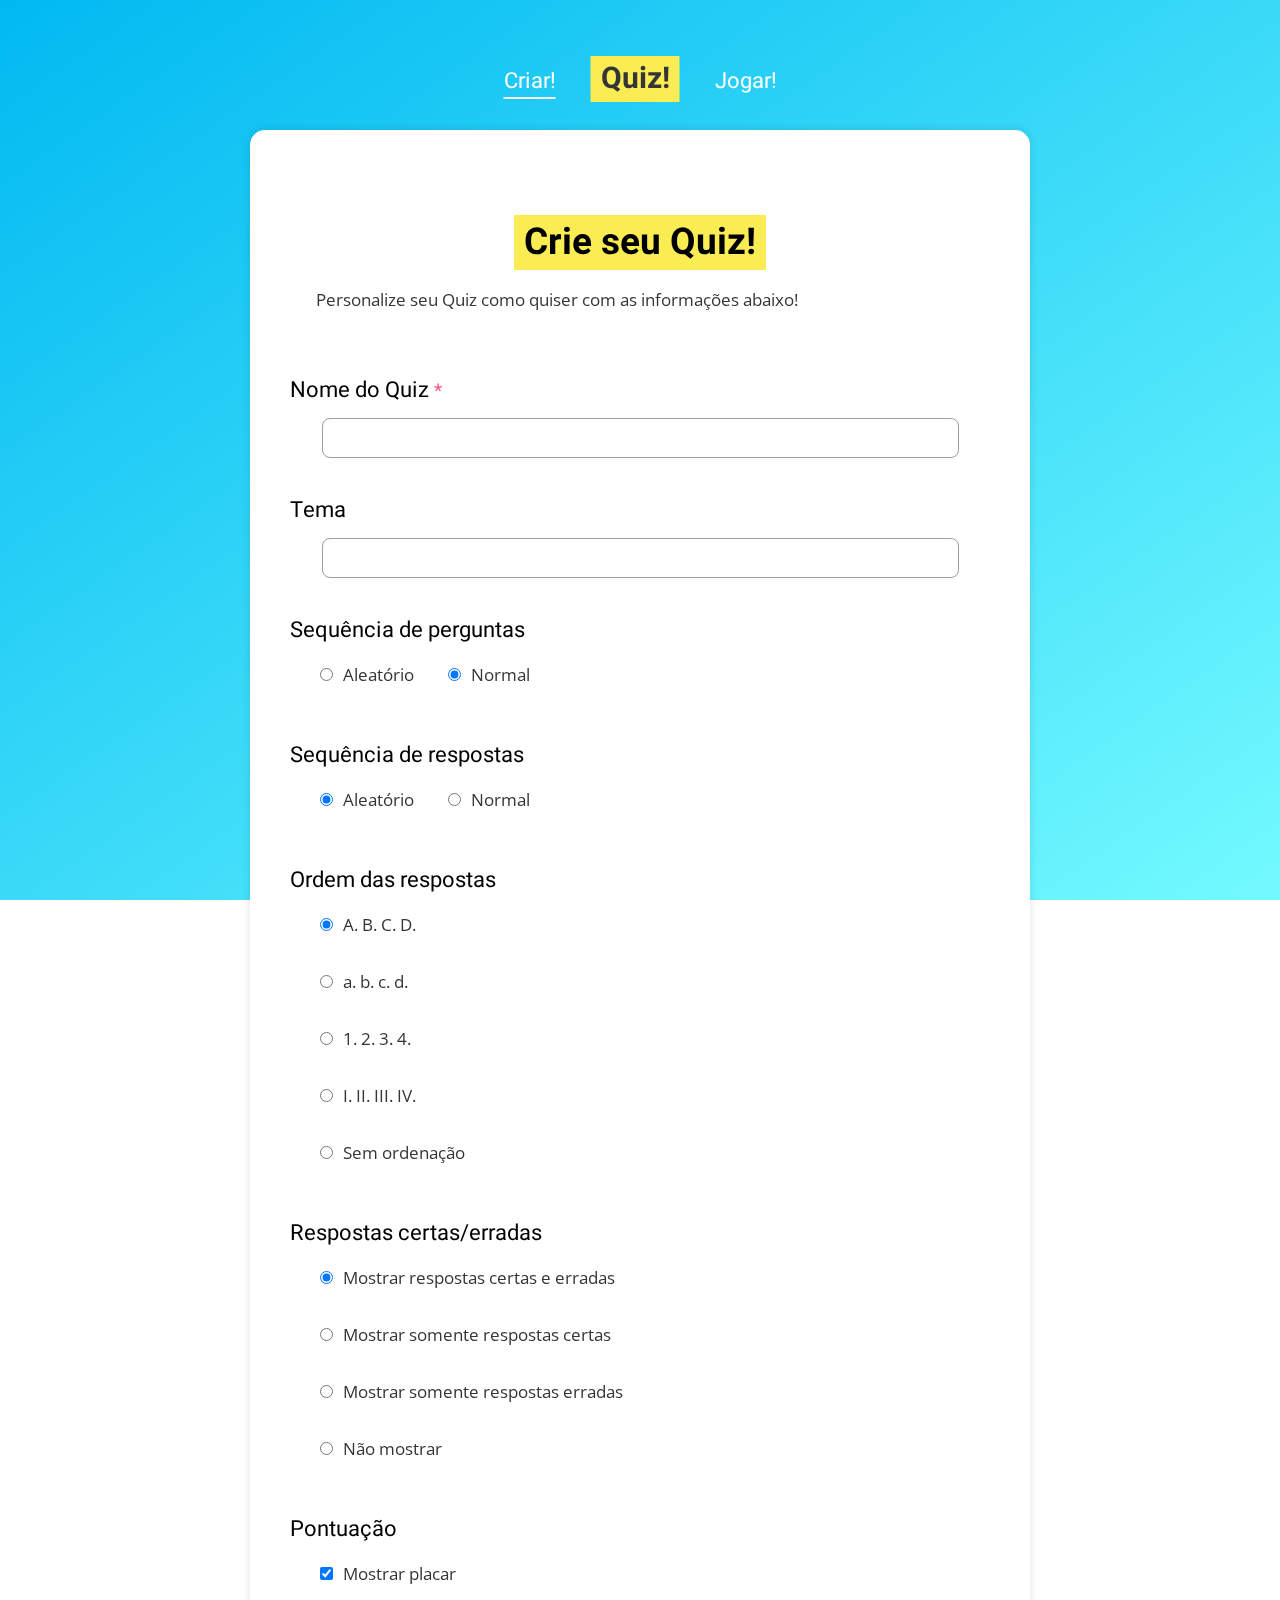
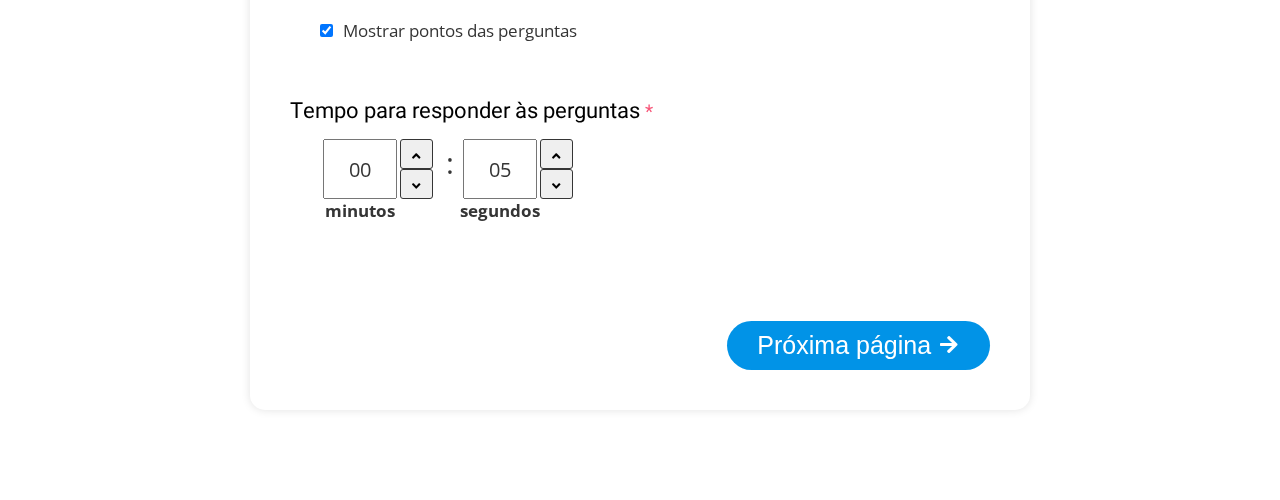
==== criar.html @ 1d720a5f "mudei algumas coisas" ====
<!DOCTYPE html>
<html lang="pt-BR">
<head>
  <meta charset="UTF-8">
  <meta http-equiv="X-UA-Compatible" content="IE=edge">
  <meta name="viewport" content="width=device-width, initial-scale=1.0">
  <meta name="description" content="Quiz muito legalzinho!">
  <link rel="stylesheet" href="https://use.fontawesome.com/releases/v5.15.4/css/all.css" crossorigin="anonymous">
  <link rel="stylesheet" href="./assets/css/criar.css">
  <title>Quiz!</title>
</head>
<body>

  <main id="cont-princ" class="conteiner">
    <section id="cont-quiz" class="conteiner">
      <div id="titulo-princ">
        <h1 id="titulo">Crie seu Quiz!</h1>
        <p id="subtitulo">
        </p>
      </div>

      <form id="form-quiz">
        <section id="sec-quiz">
          <div class="div-input" id="div-nome">
            <label for="nome" class="obrigatorio">Nome do Quiz</label>
            <input type="text" name="nome" id="txt-nome" maxlength="50" required>
          </div>
      
          <div class="div-input" id="div-tema">
            <label for="tema">Tema</label>
            <input type="text" name="tema" id="txt-tema" maxlength="50">
          </div>

          <div class="div-input" id="div-seq-perg">
            <label for="rd-seq-perg">Sequência de perguntas</label>
            <div id="div-div-seq-perg">
              <div class="div-rd-cbx-inline"><input type="radio" name="sequencia-perg" class="rd-seq-perg" id="rd-seq-p-aleat"><p class="p-rd-cbx">Aleatório</p></div>
              <div class="div-rd-cbx-inline"><input type="radio" name="sequencia-perg" class="rd-seq-resp" id="rd-seq-r-norm" checked><p class="p-rd-cbx">Normal</p></div>
            </div>
          </div>

          <div class="div-input" id="div-seq-resp">
            <label for="rd-seq-resp">Sequência de respostas</label>
            <div id="div-div-seq-resp">
              <div class="div-rd-cbx-inline"><input type="radio" name="sequencia-resp" class="rd-seq-resp" id="rd-seq-r-aleat" checked><p class="p-rd-cbx">Aleatório</p></div>
              <div class="div-rd-cbx-inline"><input type="radio" name="sequencia-resp" class="rd-seq-resp" id="rd-seq-r-norm"><p class="p-rd-cbx">Normal</p></div>
            </div>
          </div>

          <div class="div-input" id="div-seq-resp">
            <label for="rd-seq-resp">Ordem das respostas</label>
            <div id="div-div-seq-resp">
              <div><input type="radio" name="ordem-resp" class="rd-ord-resp-abc-mai" checked><p class="p-rd-cbx">A. B. C. D.</p></div>
              <div><input type="radio" name="ordem-resp" class="rd-ord-resp-abc-min"><p class="p-rd-cbx">a. b. c. d.</p></div>
              <div><input type="radio" name="ordem-resp" class="rd-ord-resp-123"><p class="p-rd-cbx">1. 2. 3. 4.</p></div>
              <div><input type="radio" name="ordem-resp" class="rd-ord-resp-123-rom"><p class="p-rd-cbx">I. II. III. IV.</p></div>
              <div><input type="radio" name="ordem-resp" class="rd-ord-resp-nada"><p class="p-rd-cbx">Sem ordenação</p></div>
            </div>
          </div>

          <div class="div-input" id="div-seq-resp">
            <label for="rd-seq-resp">Respostas certas/erradas</label>
            <div id="div-div-seq-resp">
              <div><input type="radio" name="mostra-resposta" class="rd-most-r" id="rd-most-r-cer-err" checked><p class="p-rd-cbx">Mostrar respostas certas e erradas</p></div>
              <div><input type="radio" name="mostra-resposta" class="rd-most-r" id="rd-most-r-certa"><p class="p-rd-cbx">Mostrar somente respostas certas</p></div>
              <div><input type="radio" name="mostra-resposta" class="rd-most-r" id="rd-most-r-errada"><p class="p-rd-cbx">Mostrar somente respostas erradas</p></div>
              <div><input type="radio" name="mostra-resposta" class="rd-most-r" id="rd-most-r-nada"><p class="p-rd-cbx">Não mostrar</p></div>
            </div>
          </div>

          <div class="div-input" id="div-pontuacao">
            <label for="rd-pontuacao">Pontuação</label>
            <div id="div-div-pontuacao">
              <div><input type="checkbox" name="mostra-pontos" id="cbx-pont-most-pont" checked><p class="p-rd-cbx">Mostrar placar</p></div>
              <div><input type="checkbox" name="mostra-pontos" id="cbx-pont-most-pont" checked><p class="p-rd-cbx">Mostrar pontos das perguntas</p></div>
            </div>
          </div>

          <div class="div-input" id="div-tempo">
            <label for="txt-tempo" class="obrigatorio">Tempo para responder às perguntas</label>
            <div id="div-div-tempo">
              <section class="sec-tempo">
                <input type="textbox" name="tempo-min" id="txt-tempo-min" class="txt-tempo" placeholder="min" max="15" min="0" maxlength="2" readonly value="00">
                <div class="div-btn-tempo">
                  <button type='button' class="btn-tempo-add" id="btn-tempo-add-min" onclick="calcTempo(this.id, this.className);"><i class="fas fa-angle-up"></i></button>
                  <button type='button' class="btn-tempo-sub" id="btn-tempo-sub-min" onclick="calcTempo(this.id, this.className);"><i class="fas fa-angle-down"></i></button>
                </div>
                <p>minutos</p>
              </section>
              <span>:</span>
              <section class="sec-tempo">
                <input type="textbox" name="tempo-seg" id="txt-tempo-seg" class="txt-tempo" placeholder="seg" max="59" min="5" maxlength="2" readonly value="05">
                <div class="div-btn-tempo">
                  <button type='button' class="btn-tempo-add" id="btn-tempo-add-seg" onclick="calcTempo(this.id, this.className);"><i class="fas fa-angle-up"></i></button>
                  <button type='button' class="btn-tempo-sub" id="btn-tempo-sub-seg" onclick="calcTempo(this.id, this.className);"><i class="fas fa-angle-down"></i></button>
                </div>
                <p>segundos</p>
              </section>
            </div>
          </div>
        </section>

        <section id="sec-perg">

          <!--  PERGUNTA 1  -->
          <div class="div-pergunta" id="div-p1">
            <h2 class="div-pergunta-titulo" id="div_perg_tit_p1">Pergunta 1</h2>
            <div class="div-input">
              <label for="txt-p-p1" class="obrigatorio">Pergunta</label>
              <input type="text" name="pergunta" id="txt-p-p1" maxlength="70">
            </div>

            <div class="div-input">
              <label for="txt-rc-p1" class="obrigatorio">Resposta certa</label>
              <input type="text" name="resposta-certa" id="txt-rc-p1" maxlength="40">
            </div>

            <div class="div-input">
              <label for="txt-re1-p1" class="obrigatorio">Resposta errada 1</label>
              <input type="text" name="resposta-errada-1" id="txt-re1-p1" maxlength="40">
            </div>

            <button id="btn-add-r-p1" class="btn-add-r" type="button" onclick="addResposta(this.id)"><span>+ </span>Adicionar resposta errada</button>
          </div>


          <!--  PERGUNTA 2  -->

          <div class="div-pergunta" id="div-p2">
            <h2 class="div-pergunta-titulo" id="div_perg_tit_p2">Pergunta 2</h2>
            <div class="div-input">
              <label for="txt-p-p2" class="obrigatorio">Pergunta</label>
              <input type="text" name="pergunta" class="input-obrigatorio" id="txt-p-p2" maxlength="70">
            </div>

            <div class="div-input">
              <label for="txt-rc-p2" class="obrigatorio">Resposta certa</label>
              <input type="text" name="resposta-certa" id="txt-rc-p2" maxlength="40">
            </div>

            <div class="div-input">
              <label for="txt-re1-p2" class="obrigatorio">Resposta errada 1</label>
              <input type="text" name="resposta-errada-1" id="txt-re1-p2" maxlength="40">
            </div>

            <button id="btn-add-r-p2" class="btn-add-r" type="button" onclick="addResposta(this.id)"><span>+ </span>Adicionar resposta errada</button>
          </div>


            <!--  PERGUNTA 3  -->

            <div class="div-pergunta" id="div-p3">
              <h2 class="div-pergunta-titulo" id="div_perg_tit_p3">Pergunta 3</h2>
              <div class="div-input">
                <label for="txt-p-p3" class="obrigatorio">Pergunta</label>
                <input type="text" name="pergunta" id="txt-p-p3" maxlength="70">
              </div>
  
              <div class="div-input">
                <label for="txt-rc-p3" class="obrigatorio">Resposta certa</label>
                <input type="text" name="resposta-certa" id="txt-rc-p3" maxlength="40">
              </div>
  
              <div class="div-input">
                <label for="txt-re1-p3" class="obrigatorio">Resposta errada 1</label>
                <input type="text" name="resposta-errada-1" id="txt-re1-p3" maxlength="40">
              </div>

            <button id="btn-add-r-p3" class="btn-add-r" type="button" onclick="addResposta(this.id)"><span>+ </span>Adicionar resposta errada</button>
          </div>
        </section>
        <button type="button" id="btn-add-p" onclick="addPergunta()"><span>+ </span>Adicionar pergunta</button>

        <section id="sec-aparencia">
          <div class="div-input">
            <label for="pre-vis-aparencia">Pré-visualização</label>
            <div class="pre-vis-cor1" id="pre-vis-aparencia">
              <div>
                <p id="pre-vis-tema">Tema</p>
              </div>
              <div style='margin: 0 0 0 100px'>
                <div class="pre-vis-cor2" id="pre-vis-quiz">
                  <div id="pre-vis-header">
                    <div id="pre_vis_div_top">
                      <p id="pre_vis_pag"></p>
                      <p id="pre_vis_pontos">2 pontos</p>
                    </div>
                    <p id="pre-vis-pergunta">Gostou desse estilo? Tente outros!</p>
                  </div>

                  <ul id="pre_vis_lis_r">
                    <li>Resposta 1</li>
                    <li>Resposta 2</li>
                    <li>Resposta 3</li>
                    <li>Resposta 4</li>
                  </ul>
                </div>

                <div id="pre-vis-temp" class="pre-vis-cor3">
                  <p id="p-pre-vis-temp"></p>
                </div>

                <div id="pre-vis-pont" class="pre-vis-cor2">
                  <p>Pontuação</p>
                  <ul>
                    <li>Pontos: 0</li>
                    <li>Erros: 0</li>
                    <li>Acertos: 0</li>
                  </ul>
                </div>
              </div>
            </div>
          </div>

          <div class="div-input">
            <label for="">Cores</label>
              <div id="div-div-muda-aparencia">
                <div class="div-cor-aparencia">
                  <button type="button" class="pre-vis-btn pre-vis-cor1" id="btn-muda-cor1" onclick="abreCor('div-cor-btn-1')"></button>
                  <div class="div-cor-btn" id="div-cor-btn-1">
                    <button type="button" class="btn-cor-btn pre-vis-cor9" onclick="mudaCor('cor1', 'cor9')"></button>
                    <button type="button" class="btn-cor-btn pre-vis-cor11" onclick="mudaCor('cor1', 'cor3')"></button>
                    <button type="button" class="btn-cor-btn pre-vis-cor12" onclick="mudaCor('cor1', 'cor4')"></button>
                    <button type="button" class="btn-cor-btn pre-vis-cor5" onclick="mudaCor('cor1', 'cor5')"></button>
                    <button type="button" class="btn-cor-btn pre-vis-cor6" onclick="mudaCor('cor1', 'cor6')"></button>
                    <button type="button" class="btn-cor-btn pre-vis-cor7" onclick="mudaCor('cor1', 'cor7')"></button>
                    <button type="button" class="btn-cor-btn pre-vis-cor8" onclick="mudaCor('cor1', 'cor8')"></button>
                    <button type="button" class="btn-cor-btn pre-vis-cor10" onclick="mudaCor('cor1', 'cor2')"></button>
                  </div>
                  <p>cor 1</p>
                </div>
                <div class="div-cor-aparencia">
                  <button type="button" class="pre-vis-btn pre-vis-cor2" id="btn-muda-cor2" onclick="abreCor('div-cor-btn-2')"></button>
                  <div class="div-cor-btn" id="div-cor-btn-2">
                    <button type="button" class="btn-cor-btn pre-vis-cor9" onclick="mudaCor('cor2', 'cor9')"></button>
                    <button type="button" class="btn-cor-btn pre-vis-cor11" onclick="mudaCor('cor2', 'cor3')"></button>
                    <button type="button" class="btn-cor-btn pre-vis-cor12" onclick="mudaCor('cor2', 'cor4')"></button>
                    <button type="button" class="btn-cor-btn pre-vis-cor5" onclick="mudaCor('cor2', 'cor5')"></button>
                    <button type="button" class="btn-cor-btn pre-vis-cor6" onclick="mudaCor('cor2', 'cor6')"></button>
                    <button type="button" class="btn-cor-btn pre-vis-cor7" onclick="mudaCor('cor2', 'cor7')"></button>
                    <button type="button" class="btn-cor-btn pre-vis-cor8" onclick="mudaCor('cor2', 'cor8')"></button>
                    <button type="button" class="btn-cor-btn pre-vis-cor10" onclick="mudaCor('cor2', 'cor2')"></button>
                  </div>
                  <p>cor 2</p>
                </div>
                <div class="div-cor-aparencia">
                  <button type="button" class="pre-vis-btn pre-vis-cor3" id="btn-muda-cor3" onclick="abreCor('div-cor-btn-3')"></button>
                  <div class="div-cor-btn" id="div-cor-btn-3">
                    <button type="button" class="btn-cor-btn pre-vis-cor9" onclick="mudaCor('cor3', 'cor9')"></button>
                    <button type="button" class="btn-cor-btn pre-vis-cor11" onclick="mudaCor('cor3', 'cor3')"></button>
                    <button type="button" class="btn-cor-btn pre-vis-cor12" onclick="mudaCor('cor3', 'cor4')"></button>
                    <button type="button" class="btn-cor-btn pre-vis-cor5" onclick="mudaCor('cor3', 'cor5')"></button>
                    <button type="button" class="btn-cor-btn pre-vis-cor6" onclick="mudaCor('cor3', 'cor6')"></button>
                    <button type="button" class="btn-cor-btn pre-vis-cor7" onclick="mudaCor('cor3', 'cor7')"></button>
                    <button type="button" class="btn-cor-btn pre-vis-cor8" onclick="mudaCor('cor3', 'cor8')"></button>
                    <button type="button" class="btn-cor-btn pre-vis-cor10" onclick="mudaCor('cor3', 'cor2')"></button>
                  </div>
                  <p>cor 3</p>
                </div>
                <div class="div-cor-aparencia">
                  <button type="button" class="pre-vis-btn pre-vis-cor4" id="btn-muda-cor4" onclick="abreCor('div-cor-btn-4')"></button>
                  <div class="div-cor-btn" id="div-cor-btn-4">
                    <button type="button" class="btn-cor-btn pre-vis-cor9" onclick="mudaCor('cor4', 'cor9')"></button>
                    <button type="button" class="btn-cor-btn pre-vis-cor11" onclick="mudaCor('cor4', 'cor3')"></button>
                    <button type="button" class="btn-cor-btn pre-vis-cor12" onclick="mudaCor('cor4', 'cor4')"></button>
                    <button type="button" class="btn-cor-btn pre-vis-cor5" onclick="mudaCor('cor4', 'cor5')"></button>
                    <button type="button" class="btn-cor-btn pre-vis-cor6" onclick="mudaCor('cor4', 'cor6')"></button>
                    <button type="button" class="btn-cor-btn pre-vis-cor7" onclick="mudaCor('cor4', 'cor7')"></button>
                    <button type="button" class="btn-cor-btn pre-vis-cor8" onclick="mudaCor('cor4', 'cor8')"></button>
                    <button type="button" class="btn-cor-btn pre-vis-cor10" onclick="mudaCor('cor4', 'cor2')"></button>
                  </div>
                  <p>cor 4</p>
                </div>
              </div>
          </div>

          <div class="div-input">
            <label for="">Estilo da fonte - Pergunta</label>
            <p class="lis-fon-exemplo" id="lis-fon-ex-p">Pergunta</p>
            <div id="div-div-fonte">
              <section class="sec-lis-fon">
                <p class="lis-fon-titulo">Fonte</p>
                <ul id="lis-fonte-p">
                </ul>
              </section>
              <section class="sec-lis-fon">
                <p class="lis-fon-titulo">Alinhamento</p>
                <div class="div-lis-fon-estilo">
                  <i class="fas fa-align-left" onclick="textoAlign('left', 'pergunta')"></i>
                  <i class="fas fa-align-center" onclick="textoAlign('center', 'pergunta')"></i>
                  <i class="fas fa-align-right" onclick="textoAlign('right', 'pergunta')"></i>
                </div>

                <p class="lis-fon-titulo">Estilo</p>
                <div class="div-lis-fon-estilo">
                  <i class="fas fa-bold" onclick="textoEstilo('bold', 'pergunta')"></i>
                  <i class="fas fa-underline" onclick="textoEstilo('underline', 'pergunta')"></i>
                  <i class="fas fa-italic" onclick="textoEstilo('italic', 'pergunta')"></i>
                </div>
              </section>
            </div>
          </div>
          <div class="div-input">
            <label for="">Estilo da fonte - Respostas</label>
            <p class="lis-fon-exemplo" id="lis-fon-ex-r">Resposta</p>
            <div id="div-div-fonte">
              <section class="sec-lis-fon">
                <p class="lis-fon-titulo">Fonte</p>
                <ul id="lis-fonte-r">
                </ul>
              </section>
              <section class="sec-lis-fon">
              <p class="lis-fon-titulo">Alinhamento</p>
                <div class="div-lis-fon-estilo">
                  <i class="fas fa-align-left" onclick="textoAlign('left', 'resposta')"></i>
                  <i class="fas fa-align-center" onclick="textoAlign('center', 'resposta')"></i>
                  <i class="fas fa-align-right" onclick="textoAlign('right', 'resposta')"></i>
                </div>

                <p class="lis-fon-titulo">Estilo</p>
                <div class="div-lis-fon-estilo">
                  <i class="fas fa-bold" onclick="textoEstilo('bold', 'resposta')"></i>
                  <i class="fas fa-underline" onclick="textoEstilo('underline', 'resposta')"></i>
                  <i class="fas fa-italic" onclick="textoEstilo('italic', 'resposta')"></i>
                </div>
                
              </section>
            </div>
          </div>
        </section>

        
        <div id="div-btn-pag">
          <button class="btn-pag-right" id="btn-prox-pag" type="button" onclick="proxPag()">Próxima página <i class="fas fa-arrow-right"></i></button>
          <button class="btn-pag-left" id="btn-pag-ant" type="button" onclick="pagAnt()"><i class="fas fa-arrow-left"></i> Anterior</button>
          <button class="btn-pag-right" id="btn-cria-quiz" type="submit">Criar quiz!</button>
        </div>
      </form>
    </section>
  </main>
  <script src="./assets/js/principal.js"></script>
  <script src="./assets/js/criar.js"></script>
</body>
</html>
---- assets/css/criar.css ----
@import 'principal.css';

#nav-link-criar{
  border-bottom: 2px solid white;
}

#cont-quiz{
  background-color: var(--c-back-conteiner);
  width: inherit;
  height: fit-content;
  margin: auto;
  padding: 40px;
  border-radius: 15px;
  box-shadow: 0 0 10px rgba(0, 0, 0, 0.116);
  left: 50%;
  -ms-transform: translateX(-50%);
  transform: translateX(-50%);
  position: relative;
}

#cont-quiz::after, #cont-quiz::before {
	content: ' ';
	display: table;
}

#cont-quiz::after {
	clear: both;
}

#titulo-princ{
  margin: 5vh auto 7vh;
}

#titulo-princ h1{
  background-color: var(--c-back-titulo);
  font-size: 37px;
  text-align: center;
  width: fit-content;
  margin: 2vh auto;
  padding: 0 10px;
}

#titulo-princ p{
  text-align: left;
  margin: 0 2vw;
}

.div-input{
  margin-top: 4vh;
  margin-bottom: 4vh;
  display: block;
  position: relative;
}

.div-input label{
  color: var(--c-f-titulo);
  font-family: var(--f-titulo);
  font-size: 22px;
}

.obrigatorio::after{
  content: ' *';
  color: var(--c-vermelho-ros);
  font-size: 19px;
}

.div-input input{
  color: var(--c-f-normal);
  font-family: var(--f-normal);
  font-size: 18px;
  width: 85%;
  margin: 12px auto 0;
  padding: 7px 10px;
  display: block;
}

.div-pergunta{
  margin: 7vh auto 2vh;
  padding: 20px;
  border: 1px solid var(--c-cinza-escuro);
  border-radius: 8px;
}

.div-pergunta .div-pergunta-titulo{
  background-color: var(--c-back-conteiner);
  width: fit-content;
  margin: -40px 0 2vh 30px;
  padding: 5px 20px;
}

input[type='text']{
  padding: 7px 20px;
  border-radius: 8px;
  border: 1px solid var(--c-cinza-medio);
}

input[type='radio'], input[type='checkbox']{
  left: 30px;
  position: relative;
  width: fit-content;
}

input[type='radio'], input[type='checkbox']{
  margin: 10px 40px 10px 0;
  display: inline-block;
}

.p-rd-cbx{
  display: inline-block;
  cursor: default;
}

.div-rd-cbx-inline{
  display: inline-block;
}

.div-input .txt-tempo{
  font-size: 20px;
  text-align: center;
  width: 50px;
  padding: 10px 10px;
  display: inline;
}

.div-input #div-div-tempo{
  text-align: center;
  width: fit-content;
  margin-left: 30px;
  display: grid;
  grid-template-columns: 120px 20px 120px;
}

.div-input #div-div-tempo span{
  margin: 15px 0;
  font-size: 30px;
}

.div-input #div-div-tempo .sec-tempo{
  display: grid;
  grid-template-columns: repeat(2, 80px);
}

section.sec-tempo p{
  font-weight: bold;
  margin: auto;
}

div.div-btn-tempo{
  width: 35px;
  margin: 12px 0 0;
  display: grid;
  grid-template-rows: repeat(2, 30px);
}

div.div-btn-tempo button{
  font-size: 17px;
  width: fit-content;
  margin: 0;
  padding: 7px 10px;
  border: 1px solid var(--c-cinza-escuro);
  border-radius: 3px;
}

.pre-vis-cor1{
  background: var(--c-cor1);
}

.pre-vis-cor2{
  background: var(--c-cor2);
}

.pre-vis-cor3{
  background: var(--c-cor3);
}

.pre-vis-cor4{
  background: var(--c-cor4);
}

.pre-vis-cor5{
  background: var(--c-cor5);
}

.pre-vis-cor6{
  background: var(--c-cor6);
}

.pre-vis-cor7{
  background: var(--c-cor7);
}

.pre-vis-cor8{
  background: var(--c-cor8);
}

.pre-vis-cor9{
  background: var(--c-cor9);
}

.pre-vis-cor10{
  background: var(--c-cor10);
}

.pre-vis-cor11{
  background: var(--c-cor11);
}

.pre-vis-cor12{
  background: var(--c-cor12);
}

div#pre-vis-aparencia{
  height: 430px;
  padding: 10px 40px;
  border: 1px solid var(--c-cinza-escuro);
  border-radius: 8px;

  -webkit-touch-callout: none;
   -webkit-user-select: none;
   -khtml-user-select: none;
   -moz-user-select: none;
   -ms-user-select: none;
   user-select: none;
}

div#pre-vis-temp{
  background-color: var(--c-cor3);
  font-family: var(--f-resposta);
  font-weight: bold;
  width: fit-content;
  height: fit-content;
  margin: 20px;
  padding: 5px 20px;
  border-radius: 20px;
  display: inline-block;
  position: absolute;
}

div#pre-vis-temp p{
  color: var(--c-cor4);
  margin: 0;
  padding: 0;
}

div#pre-vis-pont{
  text-align: center;
  width: 95px;
  margin: 70px 20px 20px;
  padding: 5px 20px;
  border: 1px solid var(--c-cor4);
  border-radius: 5px;
  display: inline-block;
  position: absolute;
  box-shadow: 0 0 5px rgba(0, 0, 0, 0.123);
}

div#pre-vis-pont p{
  background-color: var(--c-cor3);
  font-size: 14px;
  font-weight: bold;
  font-family: var(--f-pergunta);
  padding: 0 3px;
 }

div#pre-vis-pont ul{
 padding: 0;
 text-align: left;
}

div#pre-vis-pont ul li{
  font-family: var(--f-resposta);
  font-size: 12px;
  margin: 3.5px 0;
  list-style: none;
 }

div#pre-vis-quiz{
  width: 250px;
  height: fit-content;
  margin-top: 30px;
  padding: 10px 0;
  border-radius: 5px;
  display: inline-block;
  box-shadow:0 0 5px rgba(0, 0, 0, 0.233);
}

p#pre-vis-tema{
  color: var(--c-cor2);
  font-size: 15px;
  font-family: var(--f-resposta);
  width: fit-content;
  margin: 10px 0 20px;
  border-bottom: 2px solid var(--c-cor3);
}

div#pre-vis-header{
  padding: 0 20px;
}

div#pre_vis_div_top{
  width: 100%;
  display: grid;
  grid-template-columns: 1.5fr 0.5fr;
}

div#pre_vis_div_top p{
  font-family: var(--f-resposta);
  font-size: 12px;
}

p#pre_vis_pontos{
  font-weight: bold;
}

p#pre-vis-pergunta{
  color: var(--c-cor4);
  font-size: 15px;
  font-family: var(--f-pergunta);
  /*height: 85px;*/
  margin: 20px 0;
  overflow: hidden;
}

#pre_vis_lis_r{
  margin: 0;
  margin-bottom: 20px;
  margin-left: 25px;
  padding: 0;
}

#pre_vis_lis_r li{
  font-size: 13px;
  list-style: circle;
  margin: 2.5px 0;
  padding: 7px;
}

div#div-div-muda-aparencia{
  width: 100%;
  padding: 10px 20px;
  display: block;
}

div.div-cor-aparencia{
  display: inline-block;
  margin-right: 30px;
}

div#div-div-muda-aparencia p{
  margin: 5px 5px 5px 20px;
}

button.pre-vis-btn{
  width: 60px;
  height: 60px;
  padding: 0;
  border: 2px solid var(--c-cinza-escuro);
  border-radius: 50%;
  display: inline-block;
  left: 50%;
}

.grid{
  display: grid;
}

div.div-cor-btn{
  background-color: var(--c-back-conteiner);
  margin: -10px 10px 0;
  padding: 10px;
  border: 1px solid var(--c-cinza-medio);
  border-radius: 5px;
  position: absolute;
  display: none;
  grid-template-columns: repeat(3, 50px);
  box-shadow: 0 0 5px rgba(0, 0, 0, 0.233);
  z-index: 1000;
}

button.btn-cor-btn{
  width: 30px;
  height: 30px;
  padding: 0;
  outline: 1px solid var(--c-cinza-escuro);
  border-radius: 50%;
}

button.btn-cor-btn:hover{
  outline-width: 2px;
}

div#div-div-fonte{
  padding: 0 30px;
  display: grid;
  grid-template-columns: 1fr 1fr;
}

p.lis-fon-exemplo{
  font-size: 28px;
  text-align: left;
  width: 70%;
  height: 5vh;
  margin: 2.5vh auto 4vh;
  padding: 5px 20px;
  border: 1px solid var(--c-cinza-medio);
  border-radius: 5px;
}

p.lis-fon-titulo{
  font-size: 20px;
  font-weight: bold;
  margin: 0;
}

ul#lis-fonte-p, ul#lis-fonte-r{
  width: 250px;
  max-height: 20vh;
  overflow: auto;
  overflow-x: hidden;
  overflow-y: scroll;
  padding: 10px;
  border: 1px solid var(--c-cinza-claro);
  border-radius: 5px;
  list-style: none;
  display: inline-block;
}

ul#lis-fonte-p li, ul#lis-fonte-r li{
  font-size: 19px;
  width: inherit;
  padding: 6px 10px;
  display: inline-block;
}

ul#lis-fonte-p li:hover, ul#lis-fonte-p li:active,
ul#lis-fonte-r li:hover, ul#lis-fonte-r li:active{
  background-color: var(--c-cinza-claro);
  cursor: pointer;
}

div.div-lis-fon-estilo{
  text-align: center;
  margin: 15px auto 4vh;
  padding: 5px 10px;
  border: 1px solid var(--c-cinza-claro);
  border-radius: 5px;
}

div.div-lis-fon-estilo i{
  font-size: 22px;
  margin: 0 20px;
  padding: 8px 10px;
  border-radius: 50%;
  display: inline-block;
}

ul#lis-fonte-p:hover, ul#lis-fonte-r:hover, div.div-lis-fon-estilo:hover{
  border: 1px solid var(--c-cinza-escuro);
}

div.div-lis-fon-estilo i:hover, div.div-lis-fon-estilo i:active{
  background-color: var(--c-cinza-claro);
}

div.div-lis-fon-estilo i:hover, div.div-lis-fon-estilo i:active{
  cursor: pointer;
}

button.btn-add-r, button#btn-add-p{
  background-color: var(--c-cinza-claro);
  font-size: 20px;
  width: 60%;
  margin: 1vh auto 0;
  border: 1px solid var(--c-cinza-medio);
  border-radius: 30px;
  position: relative;
  left: 50%;
  -ms-transform: translateX(-50%);
  transform: translateX(-50%);
}

button.btn-add-r:hover, button#btn-add-p:hover{
  filter: brightness(94%);
  border-color: var(--c-cinza-escuro);
}

div#div-btn-pag button{
  margin: 7vh 0 0;
  background-color: var(--c-azul-medio);
  font-size: 25px;
  color: white;
  float: right;
}

div#div-btn-pag button:hover{
  background-color: var(--c-amarelo);
  color: var(--c-cinza-escuro);
  transform: scale(102%);
}

div#div-btn-pag button.btn-pag-left{
  float: left;
}
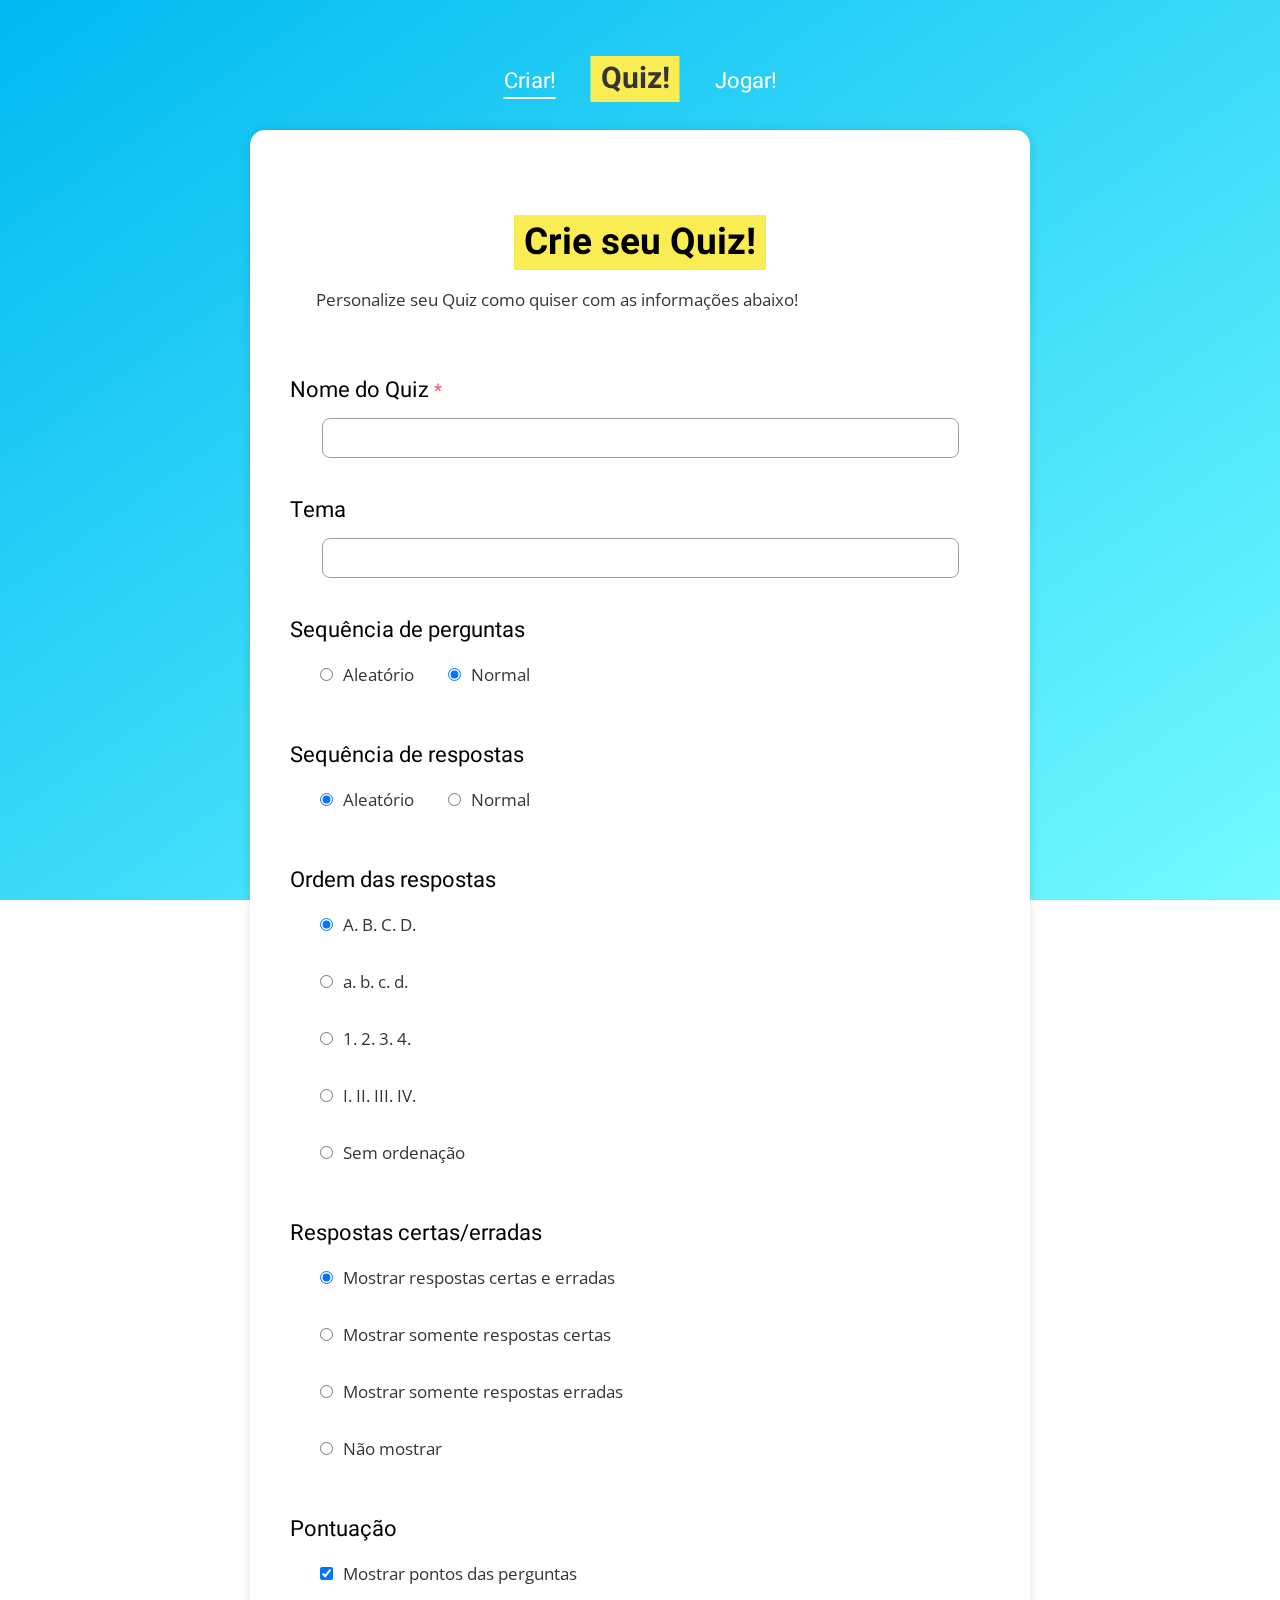
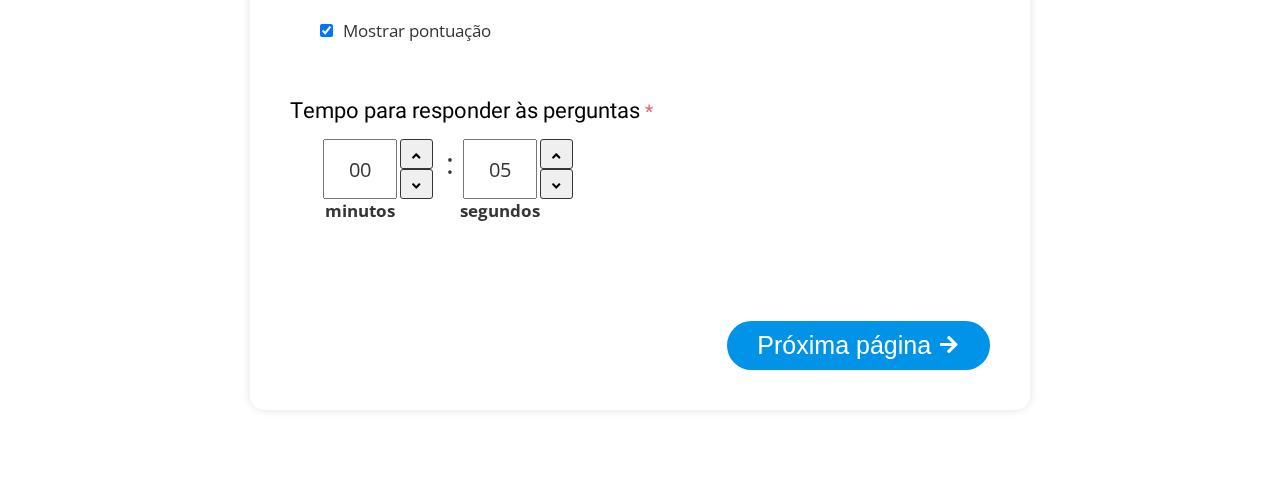
==== commit e4502dd6: "mudei uns treco ai" ====
--- a/criar.html
+++ b/criar.html
@@ -7,7 +7,7 @@
   <meta name="description" content="Quiz muito legalzinho!">
   <link rel="stylesheet" href="https://use.fontawesome.com/releases/v5.15.4/css/all.css" crossorigin="anonymous">
   <link rel="stylesheet" href="./assets/css/criar.css">
-  <title>Quiz!</title>
+  <title>Criar Quiz!</title>
 </head>
 <body>
 
@@ -71,8 +71,8 @@
           <div class="div-input" id="div-pontuacao">
             <label for="rd-pontuacao">Pontuação</label>
             <div id="div-div-pontuacao">
-              <div><input type="checkbox" name="mostra-pontos" id="cbx-pont-most-pont" checked><p class="p-rd-cbx">Mostrar placar</p></div>
               <div><input type="checkbox" name="mostra-pontos" id="cbx-pont-most-pont" checked><p class="p-rd-cbx">Mostrar pontos das perguntas</p></div>
+              <div><input type="checkbox" name="mostra-pontuacao" id="cbx-pont-most-pontuacao" checked><p class="p-rd-cbx">Mostrar pontuação</p></div>
             </div>
           </div>
 
@@ -178,7 +178,7 @@
               <div>
                 <p id="pre-vis-tema">Tema</p>
               </div>
-              <div style='margin: 0 0 0 100px'>
+              <div style='margin: 0 90px'>
                 <div class="pre-vis-cor2" id="pre-vis-quiz">
                   <div id="pre-vis-header">
                     <div id="pre_vis_div_top">
@@ -189,10 +189,8 @@
                   </div>
 
                   <ul id="pre_vis_lis_r">
-                    <li>Resposta 1</li>
-                    <li>Resposta 2</li>
-                    <li>Resposta 3</li>
-                    <li>Resposta 4</li>
+                    <li id="pre-vis-lis-r-1">Resposta 1</li>
+                    <li id="pre-vis-lis-r-2">Resposta 2</li>
                   </ul>
                 </div>
 
@@ -276,48 +274,39 @@
 
           <div class="div-input">
             <label for="">Estilo da fonte - Pergunta</label>
-            <p class="lis-fon-exemplo" id="lis-fon-ex-p">Pergunta</p>
-            <div id="div-div-fonte">
-              <section class="sec-lis-fon">
-                <p class="lis-fon-titulo">Fonte</p>
+            <div id="div-div-apar">
+              <section class="sec-apar">
+                <p class="lis-apar-titulo">Fonte</p>
                 <ul id="lis-fonte-p">
                 </ul>
               </section>
-              <section class="sec-lis-fon">
-                <p class="lis-fon-titulo">Alinhamento</p>
-                <div class="div-lis-fon-estilo">
-                  <i class="fas fa-align-left" onclick="textoAlign('left', 'pergunta')"></i>
-                  <i class="fas fa-align-center" onclick="textoAlign('center', 'pergunta')"></i>
-                  <i class="fas fa-align-right" onclick="textoAlign('right', 'pergunta')"></i>
-                </div>
-
-                <p class="lis-fon-titulo">Estilo</p>
+              <section class="sec-apar">
+                <p class="lis-apar-titulo">Estilo</p>
                 <div class="div-lis-fon-estilo">
                   <i class="fas fa-bold" onclick="textoEstilo('bold', 'pergunta')"></i>
                   <i class="fas fa-underline" onclick="textoEstilo('underline', 'pergunta')"></i>
                   <i class="fas fa-italic" onclick="textoEstilo('italic', 'pergunta')"></i>
                 </div>
+
+                <p class="lis-apar-titulo">Alinhamento</p>
+                <div class="div-lis-fon-estilo">
+                  <i class="fas fa-align-left" onclick="textoAlign('left')"></i>
+                  <i class="fas fa-align-center" onclick="textoAlign('center')"></i>
+                  <i class="fas fa-align-right" onclick="textoAlign('right')"></i>
+                </div>
               </section>
             </div>
           </div>
           <div class="div-input">
             <label for="">Estilo da fonte - Respostas</label>
-            <p class="lis-fon-exemplo" id="lis-fon-ex-r">Resposta</p>
-            <div id="div-div-fonte">
-              <section class="sec-lis-fon">
-                <p class="lis-fon-titulo">Fonte</p>
+            <div id="div-div-apar">
+              <section class="sec-apar">
+                <p class="lis-apar-titulo">Fonte</p>
                 <ul id="lis-fonte-r">
                 </ul>
               </section>
-              <section class="sec-lis-fon">
-              <p class="lis-fon-titulo">Alinhamento</p>
-                <div class="div-lis-fon-estilo">
-                  <i class="fas fa-align-left" onclick="textoAlign('left', 'resposta')"></i>
-                  <i class="fas fa-align-center" onclick="textoAlign('center', 'resposta')"></i>
-                  <i class="fas fa-align-right" onclick="textoAlign('right', 'resposta')"></i>
-                </div>
-
-                <p class="lis-fon-titulo">Estilo</p>
+              <section class="sec-apar">
+                <p class="lis-apar-titulo">Estilo</p>
                 <div class="div-lis-fon-estilo">
                   <i class="fas fa-bold" onclick="textoEstilo('bold', 'resposta')"></i>
                   <i class="fas fa-underline" onclick="textoEstilo('underline', 'resposta')"></i>
--- a/assets/css/criar.css
+++ b/assets/css/criar.css
@@ -1,4 +1,5 @@
 @import 'principal.css';
+@import 'resp_criar.css';
 
 #nav-link-criar{
   border-bottom: 2px solid white;
@@ -211,6 +212,7 @@
 
 div#pre-vis-aparencia{
   height: 430px;
+  max-height: 430px;
   padding: 10px 40px;
   border: 1px solid var(--c-cinza-escuro);
   border-radius: 8px;
@@ -257,7 +259,6 @@
 div#pre-vis-pont p{
   background-color: var(--c-cor3);
   font-size: 14px;
-  font-weight: bold;
   font-family: var(--f-pergunta);
   padding: 0 3px;
  }
@@ -305,7 +306,7 @@
 
 div#pre_vis_div_top p{
   font-family: var(--f-resposta);
-  font-size: 12px;
+  font-size: 10px;
 }
 
 p#pre_vis_pontos{
@@ -329,10 +330,11 @@
 }
 
 #pre_vis_lis_r li{
+  font-family: var(--f-resposta);
   font-size: 13px;
   list-style: circle;
   margin: 2.5px 0;
-  padding: 7px;
+  padding: 7px 10px;
 }
 
 div#div-div-muda-aparencia{
@@ -389,27 +391,17 @@
   outline-width: 2px;
 }
 
-div#div-div-fonte{
+div#div-div-apar{
   padding: 0 30px;
   display: grid;
   grid-template-columns: 1fr 1fr;
 }
 
-p.lis-fon-exemplo{
-  font-size: 28px;
-  text-align: left;
-  width: 70%;
-  height: 5vh;
-  margin: 2.5vh auto 4vh;
-  padding: 5px 20px;
-  border: 1px solid var(--c-cinza-medio);
-  border-radius: 5px;
-}
-
-p.lis-fon-titulo{
+p.lis-apar-titulo{
   font-size: 20px;
   font-weight: bold;
   margin: 0;
+  margin-top: 20px;
 }
 
 ul#lis-fonte-p, ul#lis-fonte-r{
@@ -460,9 +452,6 @@
 
 div.div-lis-fon-estilo i:hover, div.div-lis-fon-estilo i:active{
   background-color: var(--c-cinza-claro);
-}
-
-div.div-lis-fon-estilo i:hover, div.div-lis-fon-estilo i:active{
   cursor: pointer;
 }
 
@@ -504,3 +493,4 @@
 
 
 
+
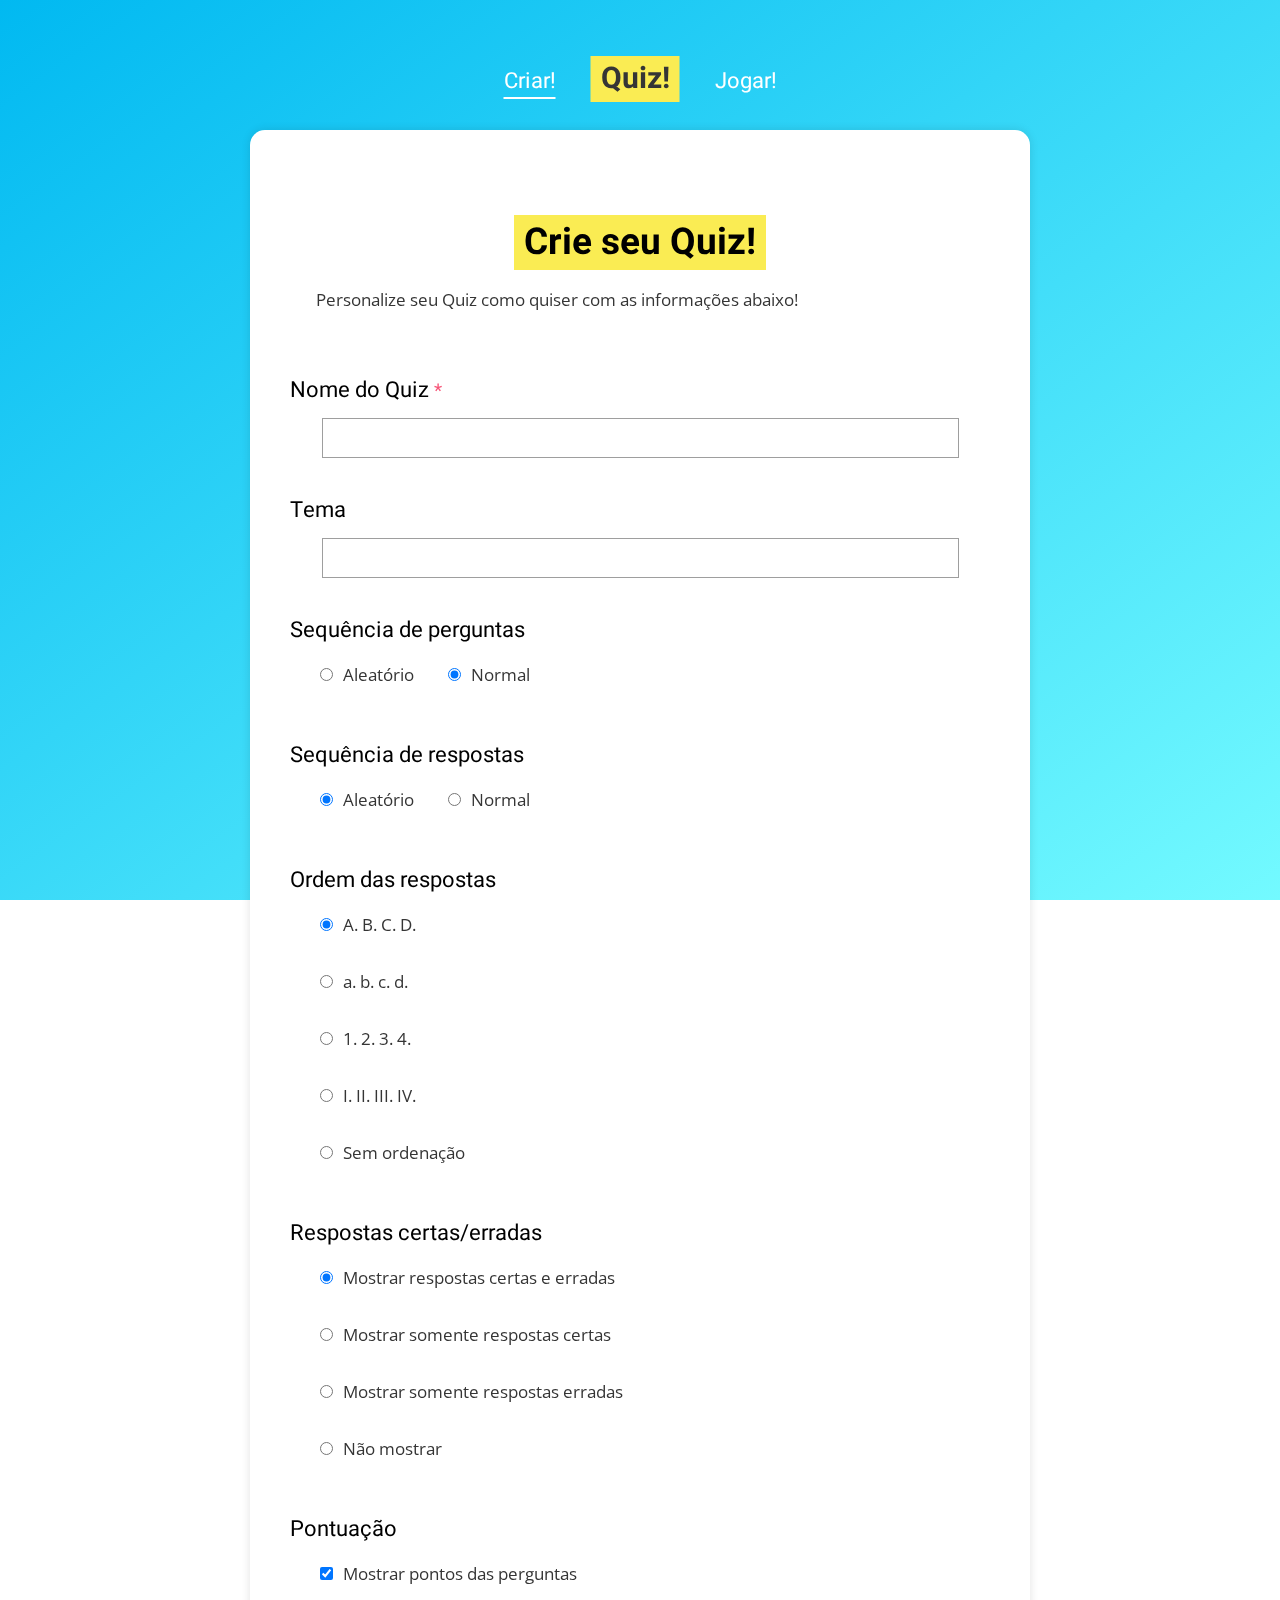
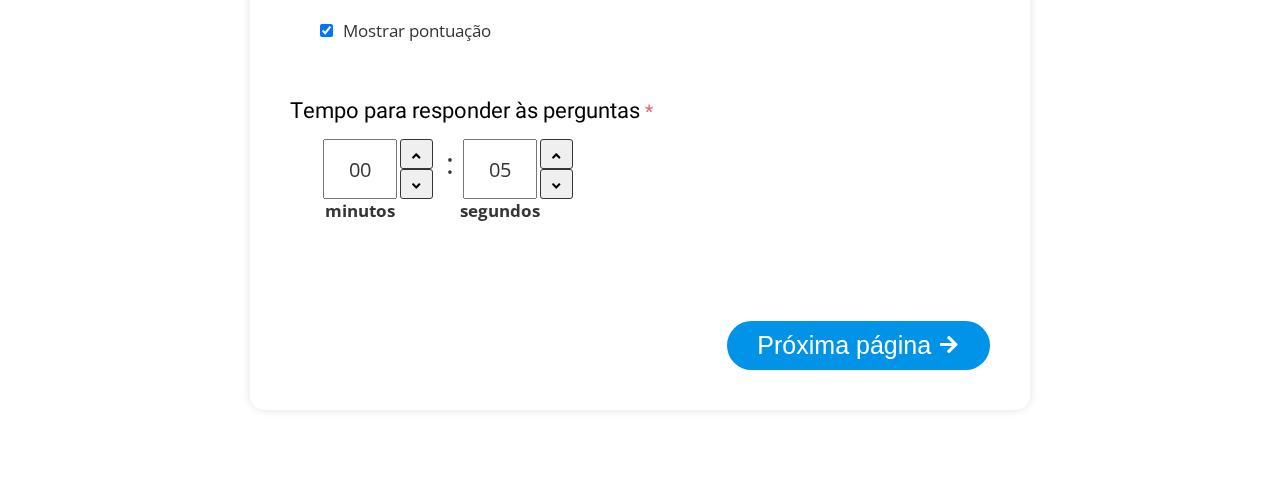
==== commit e5c1b2b3: "arrumei umas coisas ai" ====
--- a/criar.html
+++ b/criar.html
@@ -50,11 +50,11 @@
           <div class="div-input" id="div-seq-resp">
             <label for="rd-seq-resp">Ordem das respostas</label>
             <div id="div-div-seq-resp">
-              <div><input type="radio" name="ordem-resp" class="rd-ord-resp-abc-mai" checked><p class="p-rd-cbx">A. B. C. D.</p></div>
-              <div><input type="radio" name="ordem-resp" class="rd-ord-resp-abc-min"><p class="p-rd-cbx">a. b. c. d.</p></div>
-              <div><input type="radio" name="ordem-resp" class="rd-ord-resp-123"><p class="p-rd-cbx">1. 2. 3. 4.</p></div>
-              <div><input type="radio" name="ordem-resp" class="rd-ord-resp-123-rom"><p class="p-rd-cbx">I. II. III. IV.</p></div>
-              <div><input type="radio" name="ordem-resp" class="rd-ord-resp-nada"><p class="p-rd-cbx">Sem ordenação</p></div>
+              <div><input type="radio" name="ordem-resp" id="rd-ord-resp-abc-mai" checked><p class="p-rd-cbx">A. B. C. D.</p></div>
+              <div><input type="radio" name="ordem-resp" id="rd-ord-resp-abc-min"><p class="p-rd-cbx">a. b. c. d.</p></div>
+              <div><input type="radio" name="ordem-resp" id="rd-ord-resp-123"><p class="p-rd-cbx">1. 2. 3. 4.</p></div>
+              <div><input type="radio" name="ordem-resp" id="rd-ord-resp-123-rom"><p class="p-rd-cbx">I. II. III. IV.</p></div>
+              <div><input type="radio" name="ordem-resp" id="rd-ord-resp-nada"><p class="p-rd-cbx">Sem ordenação</p></div>
             </div>
           </div>
 
@@ -191,6 +191,8 @@
                   <ul id="pre_vis_lis_r">
                     <li id="pre-vis-lis-r-1">Resposta 1</li>
                     <li id="pre-vis-lis-r-2">Resposta 2</li>
+                    <li id="pre-vis-lis-r-3">Resposta 3</li>
+                    <li id="pre-vis-lis-r-4">Resposta 4</li>
                   </ul>
                 </div>
 
--- a/assets/css/criar.css
+++ b/assets/css/criar.css
@@ -91,7 +91,6 @@
 
 input[type='text']{
   padding: 7px 20px;
-  border-radius: 8px;
   border: 1px solid var(--c-cinza-medio);
 }
 
@@ -278,6 +277,7 @@
 div#pre-vis-quiz{
   width: 250px;
   height: fit-content;
+  min-height: 270px;
   margin-top: 30px;
   padding: 10px 0;
   border-radius: 5px;
@@ -337,6 +337,11 @@
   padding: 7px 10px;
 }
 
+#pre_vis_lis_r li#pre-vis-lis-r-3,
+#pre_vis_lis_r li#pre-vis-lis-r-4{
+  display: none;
+}
+
 div#div-div-muda-aparencia{
   width: 100%;
   padding: 10px 20px;
@@ -360,10 +365,6 @@
   border-radius: 50%;
   display: inline-block;
   left: 50%;
-}
-
-.grid{
-  display: grid;
 }
 
 div.div-cor-btn{
